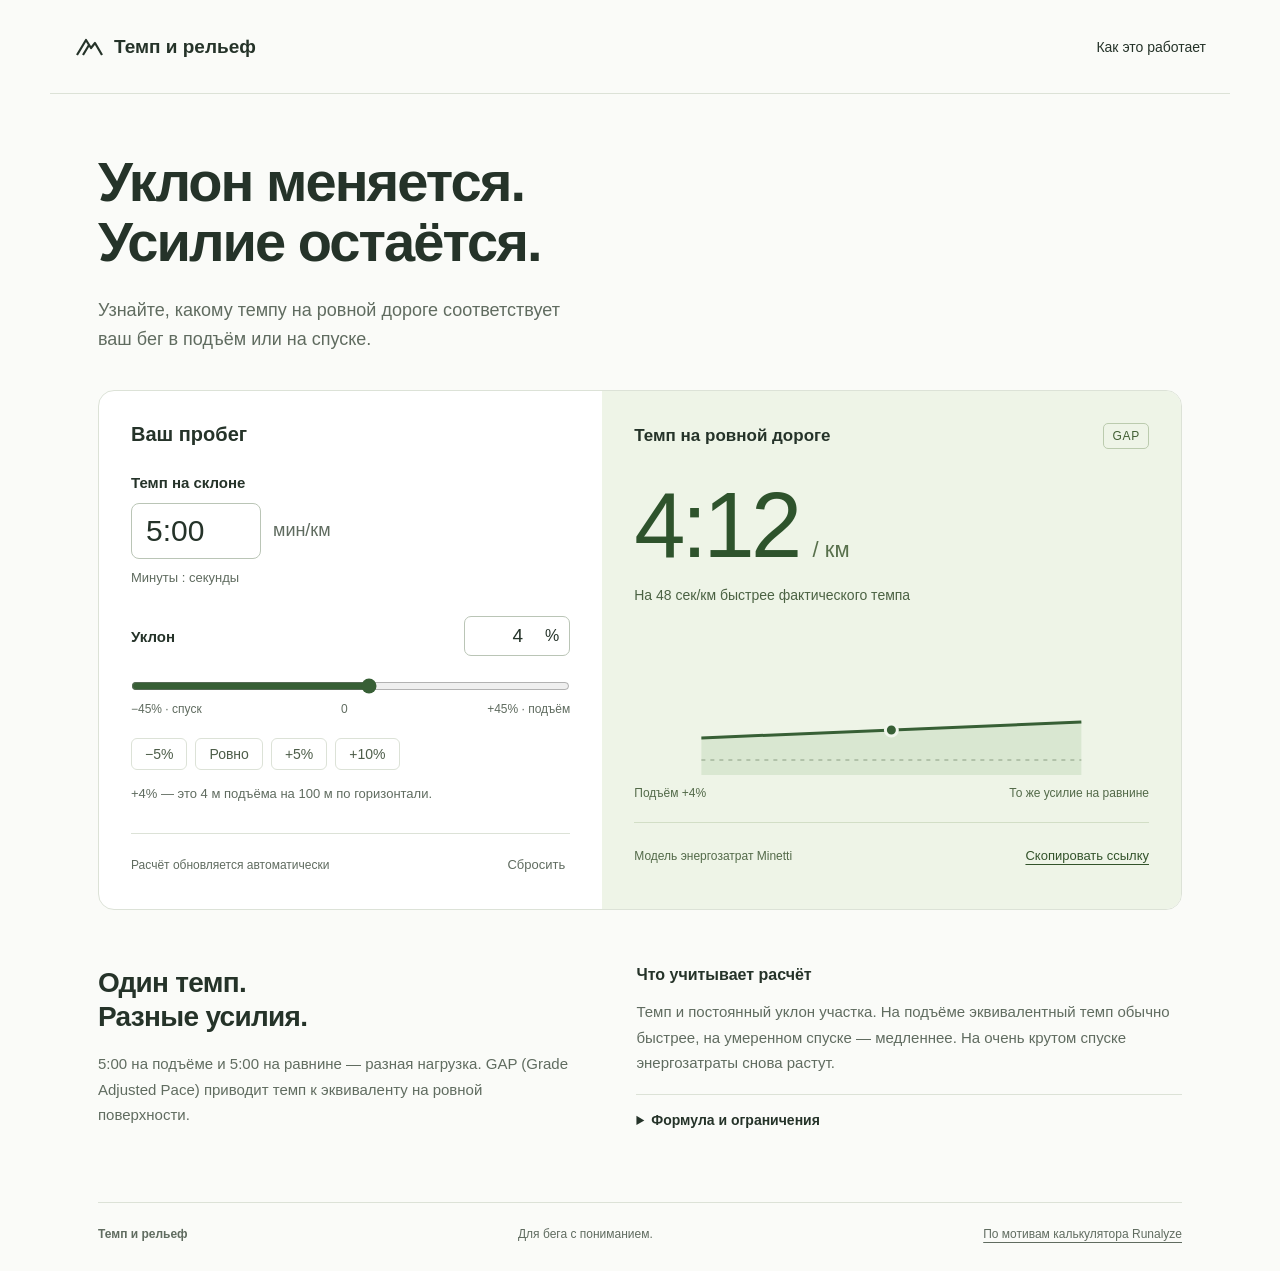
==== gap/index.html @ 65bbb1de "Add grade-adjusted pace calculator" ====
<!doctype html>
<html lang="ru">
<head><meta charset="utf-8"><meta name="viewport" content="width=device-width,initial-scale=1"><meta name="description" content="Калькулятор темпа бега с поправкой на уклон. Рассчитайте эквивалентный темп на ровной поверхности."><title>Темп и рельеф — калькулятор GAP</title><link rel="stylesheet" href="style.css"><script src="math.js" defer></script><script src="app.js" defer></script></head>
<body>
<header><a class="brand" href="./"><svg width="30" height="30" viewBox="0 0 30 30" aria-hidden="true"><path d="M3 23 12 8l5 8 4-5 7 12M9 23l6-10" fill="none" stroke="currentColor" stroke-width="2.2" stroke-linejoin="round"/></svg>Темп и рельеф</a><a href="#method">Как это работает</a></header>
<main><div class="intro"><h1>Уклон меняется.<br>Усилие остаётся.</h1><p>Узнайте, какому темпу на ровной дороге соответствует<br class="desktop"> ваш бег в подъём или на спуске.</p></div>
<section class="calculator" aria-label="Калькулятор темпа">
<form id="form" novalidate><h2>Ваш пробег</h2><label for="pace">Темп на склоне</label><div class="pace-row"><input id="pace" name="pace" value="5:00" inputmode="decimal" maxlength="6" aria-describedby="pace-hint"><span class="pace-unit">мин/км</span></div><p class="hint" id="pace-hint">Минуты : секунды</p>
<div class="grade-label"><label for="gradient">Уклон</label><div class="grade-number"><input id="gradient" type="number" min="-45" max="45" step="0.1" value="4" aria-describedby="grade-hint"><span>%</span></div></div><input id="slider" type="range" min="-45" max="45" step="0.1" value="4" aria-label="Уклон в процентах"><div class="range-labels"><span>−45% · спуск</span><span>0</span><span>+45% · подъём</span></div><div class="presets" aria-label="Быстрый выбор уклона"><button type="button" data-grade="-5">−5%</button><button type="button" data-grade="0">Ровно</button><button type="button" data-grade="5">+5%</button><button type="button" data-grade="10">+10%</button></div><p class="hint" id="grade-hint">+4% — это 4 м подъёма на 100 м по горизонтали.</p><p id="error" class="error" role="alert" hidden></p><div class="form-footer"><span>Расчёт обновляется автоматически</span><button type="reset" class="text-button">Сбросить</button></div></form>
<div class="result" aria-live="polite" aria-atomic="true"><div class="result-top"><h2>Темп на ровной дороге</h2><span class="tag">GAP</span></div><div class="pace-result"><output id="gap">—</output><span class="result-unit">/ км</span></div><p id="comparison" class="comparison">Введите темп и уклон для расчёта</p><div class="terrain"><svg viewBox="0 0 420 126" role="img" aria-label="Схема уклона, вертикальный масштаб увеличен"><path id="hill-area" d="M20 100 L400 45 L400 110 L20 110Z" fill="#d9e7d1"/><path d="M20 100H400" stroke="#8a9d82" stroke-dasharray="4 5"/><path id="hill-line" d="M20 100L400 45" stroke="#375f35" stroke-width="3" fill="none"/><circle id="hill-point" cx="210" cy="72.5" r="6" fill="#375f35" stroke="#f1f6ec" stroke-width="3"/></svg><div class="terrain-legend"><span id="terrain-label">Подъём +4%</span><span>То же усилие на равнине</span></div></div><div class="result-bottom"><span>Модель энергозатрат Minetti</span><button id="share" type="button">Скопировать ссылку</button></div><p id="share-status" role="status" class="hint"></p></div>
</section>
<section class="explanation" id="method"><div><h2>Один темп.<br>Разные усилия.</h2><p>5:00 на подъёме и 5:00 на равнине — разная нагрузка. GAP (Grade Adjusted Pace) приводит темп к эквиваленту на ровной поверхности.</p></div><div class="method-text"><h3>Что учитывает расчёт</h3><p>Темп и постоянный уклон участка. На подъёме эквивалентный темп обычно быстрее, на умеренном спуске — медленнее. На очень крутом спуске энергозатраты снова растут.</p><details><summary>Формула и ограничения</summary><p>Используется модель Minetti et al. (2002). Для уклона i в долях единицы:</p><code>C(i) = 155.4i⁵ − 30.4i⁴ − 43.3i³ + 46.3i² + 19.5i + 3.6</code><p>GAP = темп × (C(0) / C(i))<sup>0,83</sup>. Модель энергозатрат — Minetti et al. (2002). Преобразование в темп с показателем 0,83 соответствует коду калькулятора Runalyze. Диапазон: от −45% до +45%. Это оценка энергозатрат, а не прогноз результата: покрытие, ветер, жара, усталость и техника спуска не учитываются. Результаты часов могут отличаться.</p><a href="https://doi.org/10.1152/japplphysiol.01177.2001" target="_blank" rel="noopener">Исследование Minetti et al.</a> · <a href="https://runalyze.com/tools/grade-adjusted-pace-calculator" target="_blank" rel="noopener">Калькулятор и пояснение Runalyze</a></details></div></section>
<footer><span>Темп и рельеф</span><span>Для бега с пониманием.</span><a href="https://runalyze.com/tools/grade-adjusted-pace-calculator" target="_blank" rel="noopener">По мотивам калькулятора Runalyze</a></footer></main>
</body></html>
---- gap/style.css ----
:root{font-family:Arial,Helvetica,sans-serif;color:#253329;background:#fafbf8;font-synthesis:none;--green:#375f35;--muted:#606c60;--line:#dce2d7}*{box-sizing:border-box}body{margin:0}a{color:inherit;text-underline-offset:4px}button,input{font:inherit}button,a,input,summary{-webkit-tap-highlight-color:transparent}button,summary{cursor:pointer}button{transition:background .15s}button:hover{background:#e2e9dc}a:hover{color:var(--green)}:focus-visible{outline:3px solid #688c51;outline-offset:4px}::selection{background:#d7e7c5}header{max-width:1180px;margin:auto;height:94px;display:flex;justify-content:space-between;align-items:center;border-bottom:1px solid var(--line);padding:0 24px}header>a:last-child{font-size:14px;text-decoration:none}.brand{display:flex;align-items:center;gap:10px;font-size:19px;font-weight:700;text-decoration:none}main{max-width:1132px;margin:auto;padding:0 24px}.intro{padding:58px 0 36px}.intro h1{font-size:clamp(36px,4.5vw,56px);line-height:1.08;letter-spacing:-.035em;margin:0 0 23px;font-weight:600}.intro p{color:var(--muted);font-size:18px;line-height:1.6;margin:0}.calculator{display:grid;grid-template-columns:1fr 1.15fr;border:1px solid var(--line);border-radius:16px;overflow:hidden;background:#fff}form{padding:32px}h2{font-size:20px;font-weight:600;margin:0 0 28px}label{font-size:15px;font-weight:600;display:block}input{color:inherit;caret-color:var(--green)}.pace-row{display:flex;gap:12px;margin-top:12px;align-items:stretch}#pace{width:130px;min-width:0;font-size:30px;font-variant-numeric:tabular-nums;border:1px solid #bac5b6;border-radius:8px;padding:10px 14px;background:#fff}.hint{font-size:13px;line-height:1.6;color:var(--muted);margin:9px 0 0}.grade-label{display:flex;justify-content:space-between;align-items:center;margin-top:28px}.grade-number{display:flex;align-items:center;border:1px solid #bac5b6;border-radius:7px;padding:7px 10px;gap:5px}.grade-number input{width:65px;border:0;text-align:right;background:transparent;font-size:19px;font-variant-numeric:tabular-nums}#slider{width:100%;accent-color:var(--green);margin:22px 0 8px;cursor:pointer}.range-labels{display:flex;justify-content:space-between;font-size:12px;color:var(--muted)}.presets{display:flex;gap:8px;margin:22px 0 14px}.presets button{border:1px solid var(--line);border-radius:6px;background:#fff;color:#4d5d49;padding:7px 13px;font-size:14px}.presets button:hover,.presets button[aria-pressed=true]{background:#e7eedf;border-color:#91a77e}.form-footer{border-top:1px solid var(--line);margin-top:28px;padding-top:18px;display:flex;justify-content:space-between;gap:10px;align-items:center;font-size:12px;color:var(--muted)}.text-button{border:0;background:transparent;font-size:13px;color:var(--muted);padding:5px}.result{background:#eef4e7;padding:32px;display:flex;flex-direction:column}.result-top{display:flex;align-items:center;justify-content:space-between;gap:12px}.result-top h2{margin:0;font-size:17px}.tag{font-size:12px;letter-spacing:.06em;border:1px solid #bbcbae;border-radius:5px;padding:5px 8px;color:#425f34}.pace-result{display:flex;align-items:baseline;gap:14px;margin-top:26px;color:#2e532c}.pace-result output{font-size:92px;font-weight:500;letter-spacing:-.04em;line-height:1.1;font-variant-numeric:tabular-nums}.result-unit{font-size:22px;color:#58704c}.comparison{font-size:14px;line-height:1.6;color:#4b6243;margin:8px 0 4px}.terrain{margin:auto 0 22px;padding-top:20px}.terrain svg{display:block;width:100%;height:126px}.terrain-legend{display:flex;justify-content:space-between;gap:12px;font-size:12px;color:#536a49}.result-bottom{display:flex;align-items:center;justify-content:space-between;gap:14px;border-top:1px solid #d2dec6;padding-top:20px;font-size:12px;color:#536a49}.result-bottom button{background:transparent;border:0;padding:5px 0;color:#33532b;text-decoration:underline;text-underline-offset:4px;font-size:13px}.error{font-size:14px;color:#a12b20;line-height:1.4}.explanation{display:grid;grid-template-columns:1fr 1.15fr;gap:64px;padding:56px 0}.explanation h2{font-size:28px;line-height:1.2;letter-spacing:-.025em;margin-bottom:18px}.explanation p{font-size:15px;line-height:1.7;color:var(--muted);margin:0 0 18px}.method-text h3{font-size:16px;margin:0 0 15px}details{border-top:1px solid var(--line);padding-top:17px}summary{font-size:14px;font-weight:600;margin-bottom:14px}code{display:block;font-size:13px;line-height:1.7;overflow-wrap:anywhere;margin:14px 0}details a{font-size:14px}footer{border-top:1px solid var(--line);padding:24px 0 30px;display:flex;justify-content:space-between;gap:20px;font-size:12px;color:var(--muted)}footer span:first-child{font-weight:600}button:disabled{opacity:.5;cursor:not-allowed}@media(max-width:760px){header{height:76px;margin:0 20px;padding:0}main{padding:0 20px}.brand{font-size:17px}header>a:last-child{font-size:12px}.intro{padding:36px 0 28px}.intro p{font-size:16px}.desktop{display:none}.calculator{grid-template-columns:1fr}form,.result{padding:25px}.result{min-height:385px}.pace-result output{font-size:80px}.explanation{grid-template-columns:1fr;gap:25px;padding:38px 0}.explanation h2 br{display:none}footer{flex-wrap:wrap;gap:12px}footer a{width:100%}}@media(prefers-reduced-motion:reduce){*{transition:none!important;scroll-behavior:auto!important}}

.pace-unit{align-self:center;font-size:18px;color:var(--muted)}
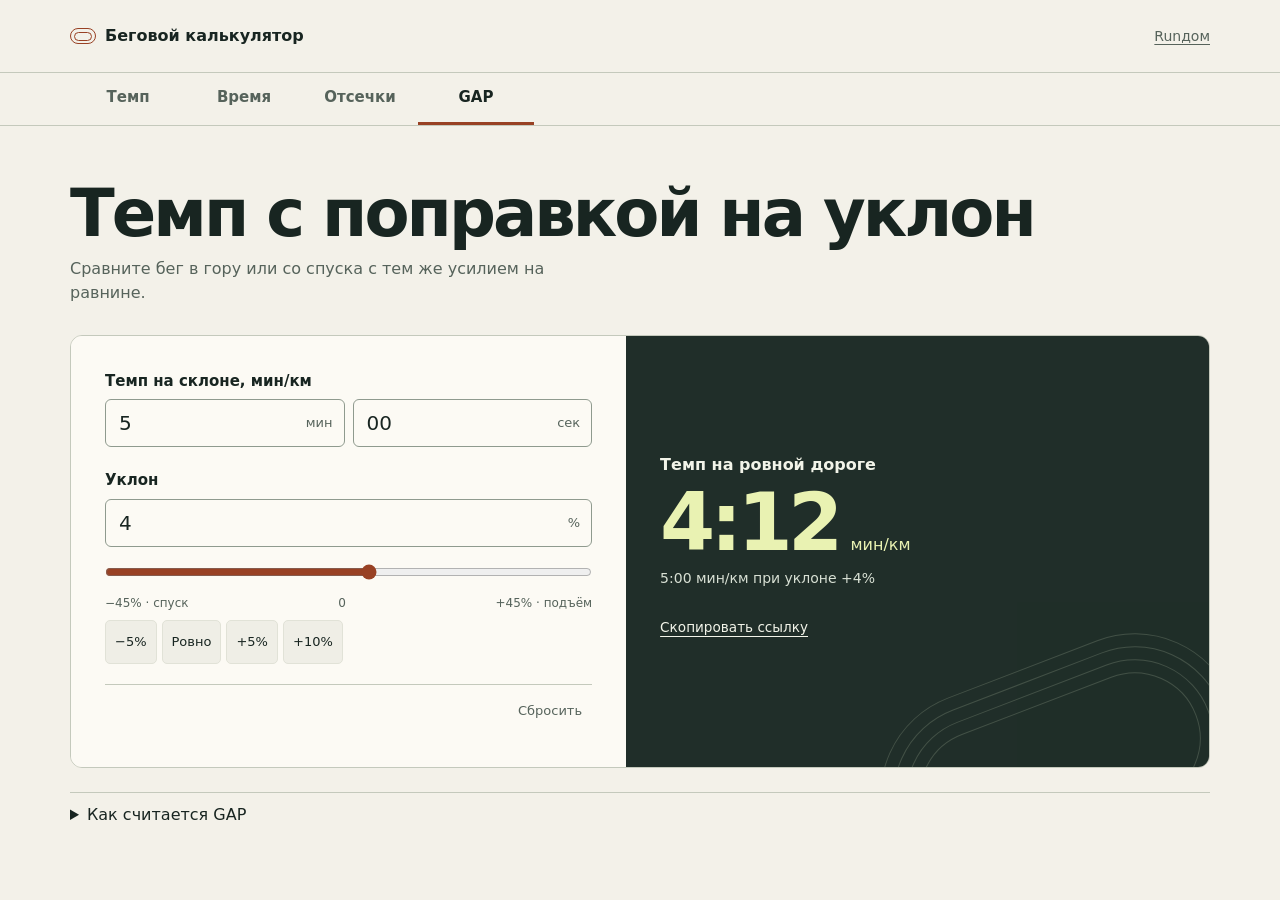
==== commit 36655672: "Unify running calculators in a responsive workspace" ====
--- a/gap/index.html
+++ b/gap/index.html
@@ -1,14 +1,15 @@
 <!doctype html>
 <html lang="ru">
-<head><meta charset="utf-8"><meta name="viewport" content="width=device-width,initial-scale=1"><meta name="description" content="Калькулятор темпа бега с поправкой на уклон. Рассчитайте эквивалентный темп на ровной поверхности."><title>Темп и рельеф — калькулятор GAP</title><link rel="stylesheet" href="style.css"><script src="math.js" defer></script><script src="app.js" defer></script></head>
-<body>
-<header><a class="brand" href="./"><svg width="30" height="30" viewBox="0 0 30 30" aria-hidden="true"><path d="M3 23 12 8l5 8 4-5 7 12M9 23l6-10" fill="none" stroke="currentColor" stroke-width="2.2" stroke-linejoin="round"/></svg>Темп и рельеф</a><a href="#method">Как это работает</a></header>
-<main><div class="intro"><h1>Уклон меняется.<br>Усилие остаётся.</h1><p>Узнайте, какому темпу на ровной дороге соответствует<br class="desktop"> ваш бег в подъём или на спуске.</p></div>
-<section class="calculator" aria-label="Калькулятор темпа">
-<form id="form" novalidate><h2>Ваш пробег</h2><label for="pace">Темп на склоне</label><div class="pace-row"><input id="pace" name="pace" value="5:00" inputmode="decimal" maxlength="6" aria-describedby="pace-hint"><span class="pace-unit">мин/км</span></div><p class="hint" id="pace-hint">Минуты : секунды</p>
-<div class="grade-label"><label for="gradient">Уклон</label><div class="grade-number"><input id="gradient" type="number" min="-45" max="45" step="0.1" value="4" aria-describedby="grade-hint"><span>%</span></div></div><input id="slider" type="range" min="-45" max="45" step="0.1" value="4" aria-label="Уклон в процентах"><div class="range-labels"><span>−45% · спуск</span><span>0</span><span>+45% · подъём</span></div><div class="presets" aria-label="Быстрый выбор уклона"><button type="button" data-grade="-5">−5%</button><button type="button" data-grade="0">Ровно</button><button type="button" data-grade="5">+5%</button><button type="button" data-grade="10">+10%</button></div><p class="hint" id="grade-hint">+4% — это 4 м подъёма на 100 м по горизонтали.</p><p id="error" class="error" role="alert" hidden></p><div class="form-footer"><span>Расчёт обновляется автоматически</span><button type="reset" class="text-button">Сбросить</button></div></form>
-<div class="result" aria-live="polite" aria-atomic="true"><div class="result-top"><h2>Темп на ровной дороге</h2><span class="tag">GAP</span></div><div class="pace-result"><output id="gap">—</output><span class="result-unit">/ км</span></div><p id="comparison" class="comparison">Введите темп и уклон для расчёта</p><div class="terrain"><svg viewBox="0 0 420 126" role="img" aria-label="Схема уклона, вертикальный масштаб увеличен"><path id="hill-area" d="M20 100 L400 45 L400 110 L20 110Z" fill="#d9e7d1"/><path d="M20 100H400" stroke="#8a9d82" stroke-dasharray="4 5"/><path id="hill-line" d="M20 100L400 45" stroke="#375f35" stroke-width="3" fill="none"/><circle id="hill-point" cx="210" cy="72.5" r="6" fill="#375f35" stroke="#f1f6ec" stroke-width="3"/></svg><div class="terrain-legend"><span id="terrain-label">Подъём +4%</span><span>То же усилие на равнине</span></div></div><div class="result-bottom"><span>Модель энергозатрат Minetti</span><button id="share" type="button">Скопировать ссылку</button></div><p id="share-status" role="status" class="hint"></p></div>
-</section>
-<section class="explanation" id="method"><div><h2>Один темп.<br>Разные усилия.</h2><p>5:00 на подъёме и 5:00 на равнине — разная нагрузка. GAP (Grade Adjusted Pace) приводит темп к эквиваленту на ровной поверхности.</p></div><div class="method-text"><h3>Что учитывает расчёт</h3><p>Темп и постоянный уклон участка. На подъёме эквивалентный темп обычно быстрее, на умеренном спуске — медленнее. На очень крутом спуске энергозатраты снова растут.</p><details><summary>Формула и ограничения</summary><p>Используется модель Minetti et al. (2002). Для уклона i в долях единицы:</p><code>C(i) = 155.4i⁵ − 30.4i⁴ − 43.3i³ + 46.3i² + 19.5i + 3.6</code><p>GAP = темп × (C(0) / C(i))<sup>0,83</sup>. Модель энергозатрат — Minetti et al. (2002). Преобразование в темп с показателем 0,83 соответствует коду калькулятора Runalyze. Диапазон: от −45% до +45%. Это оценка энергозатрат, а не прогноз результата: покрытие, ветер, жара, усталость и техника спуска не учитываются. Результаты часов могут отличаться.</p><a href="https://doi.org/10.1152/japplphysiol.01177.2001" target="_blank" rel="noopener">Исследование Minetti et al.</a> · <a href="https://runalyze.com/tools/grade-adjusted-pace-calculator" target="_blank" rel="noopener">Калькулятор и пояснение Runalyze</a></details></div></section>
-<footer><span>Темп и рельеф</span><span>Для бега с пониманием.</span><a href="https://runalyze.com/tools/grade-adjusted-pace-calculator" target="_blank" rel="noopener">По мотивам калькулятора Runalyze</a></footer></main>
-</body></html>
+<head>
+  <meta charset="utf-8">
+  <meta name="viewport" content="width=device-width,initial-scale=1">
+  <title>Калькулятор GAP</title>
+  <script>
+    const destination = new URL('../', location.href);
+    destination.search = location.search;
+    destination.searchParams.set('tab', 'gap');
+    location.replace(destination);
+  </script>
+</head>
+<body><a href="../?tab=gap">Открыть калькулятор GAP</a></body>
+</html>
